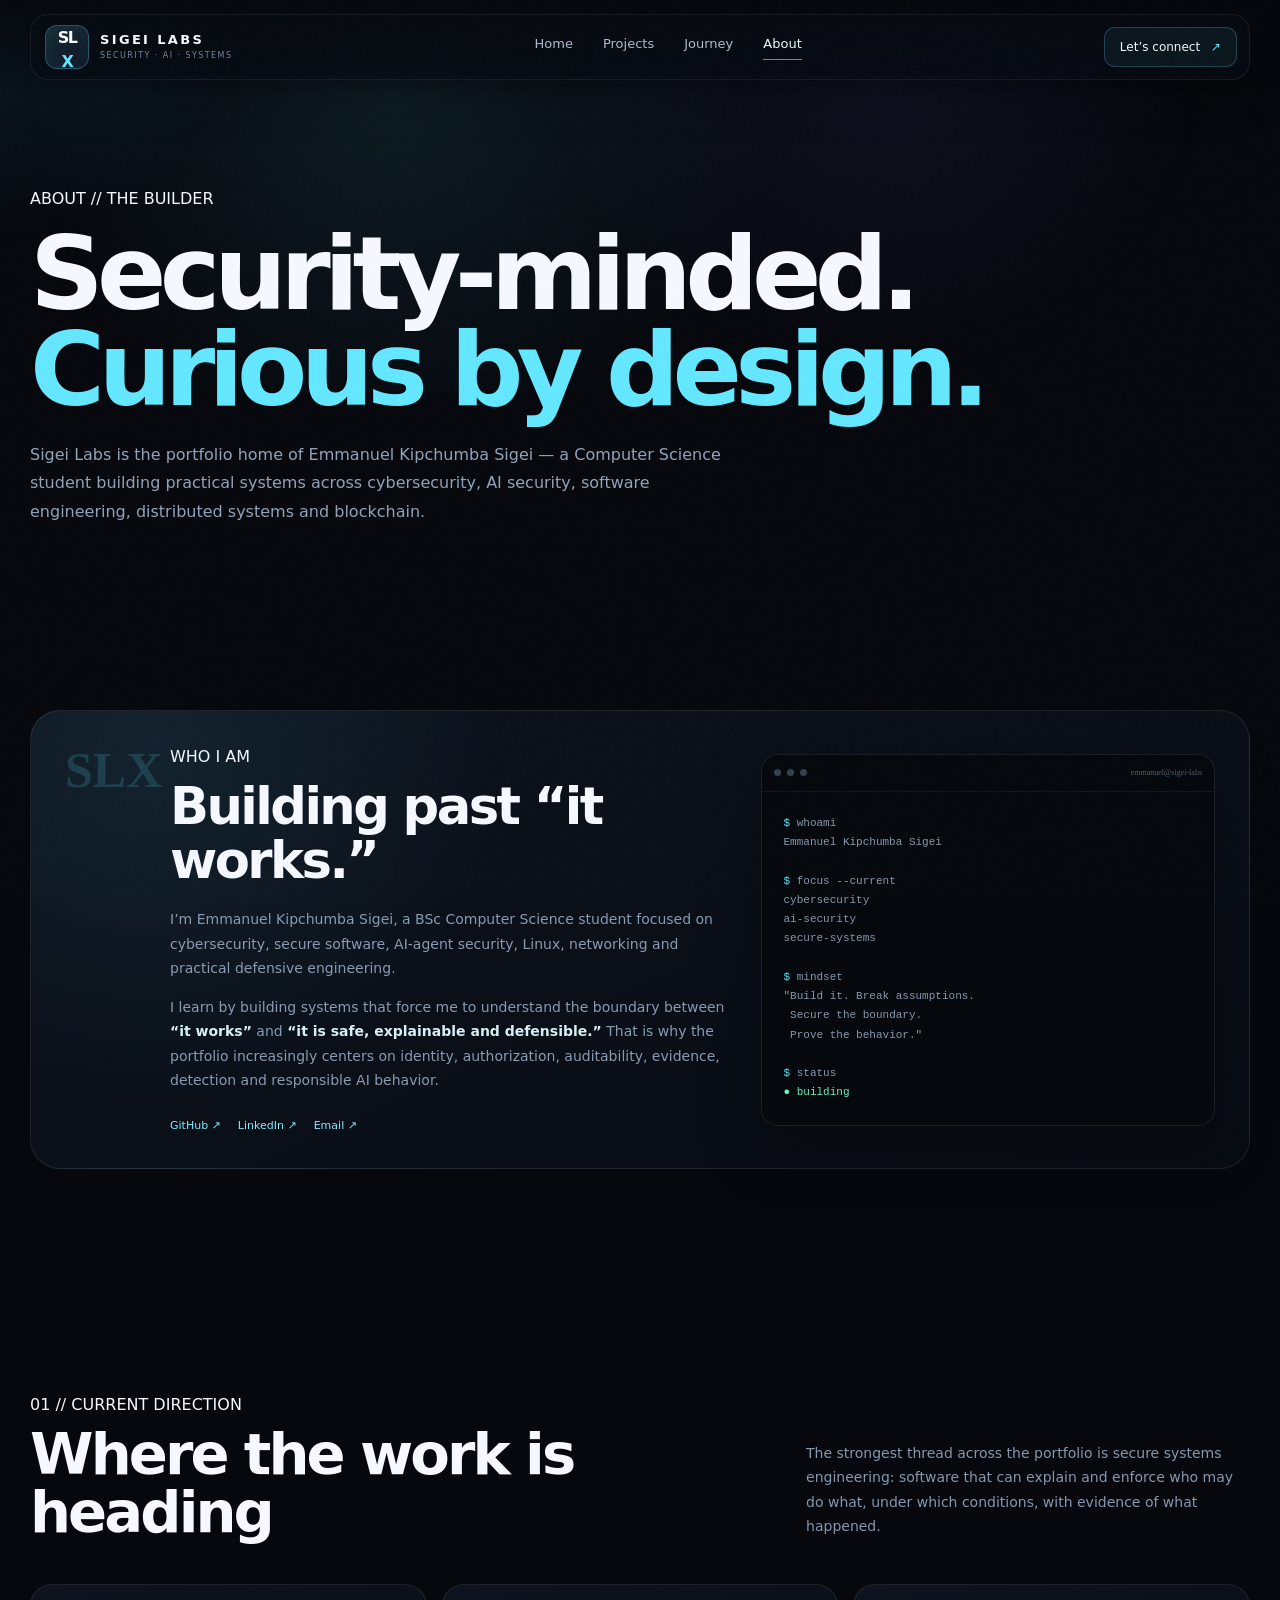
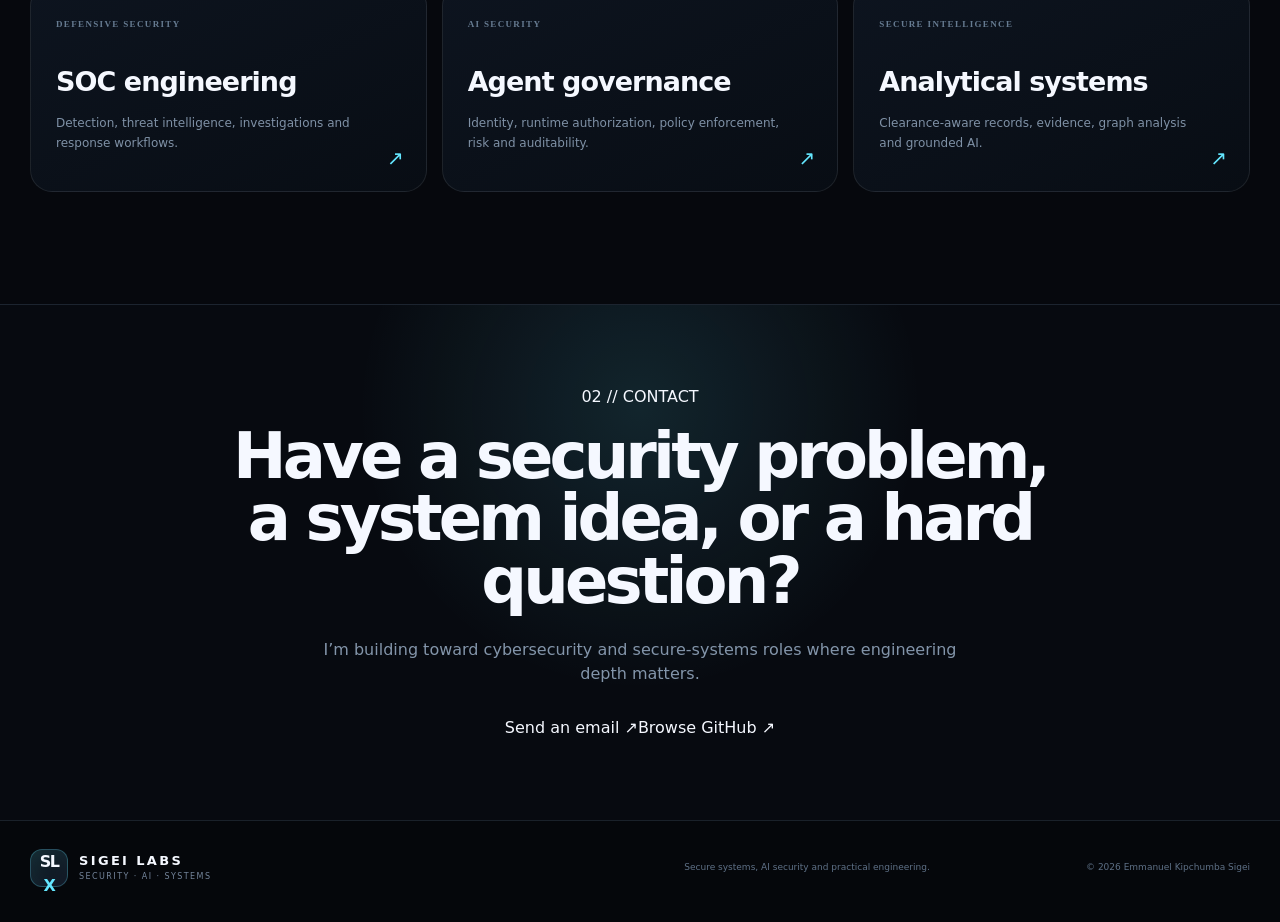
==== about.html @ 56a4ed18 "feat: add about and contact page" ====
<!doctype html>
<html lang="en">
<head>
  <meta charset="utf-8" />
  <meta name="viewport" content="width=device-width, initial-scale=1" />
  <meta name="theme-color" content="#070a10" />
  <meta name="description" content="About Emmanuel Kipchumba Sigei — cybersecurity, AI security and secure-systems builder behind Sigei Labs." />
  <title>About — Sigei Labs</title>
  <link rel="icon" href="favicon.svg" type="image/svg+xml" />
  <link rel="stylesheet" href="styles/base.css" />
  <link rel="stylesheet" href="styles/projects.css" />
  <link rel="stylesheet" href="styles/sections.css" />
  <link rel="stylesheet" href="styles/modal-responsive.css" />
  <link rel="stylesheet" href="styles/pages.css" />
</head>
<body>
  <div class="noise" aria-hidden="true"></div><div class="mouse-glow" id="mouseGlow" aria-hidden="true"></div>
  <header class="nav-wrap"><nav class="nav shell" aria-label="Primary navigation">
    <a href="index.html" class="brand" aria-label="Sigei Labs home"><span class="brand-mark">SL<span>X</span></span><span class="brand-copy"><b>SIGEI LABS</b><small>SECURITY · AI · SYSTEMS</small></span></a>
    <div class="nav-links" id="navLinks"><a href="index.html">Home</a><a href="projects.html">Projects</a><a href="journey.html">Journey</a><a class="active" href="about.html">About</a></div>
    <a class="nav-cta" href="#contact">Let’s connect <span>↗</span></a><button class="menu-btn" id="menuBtn" aria-expanded="false" aria-controls="navLinks" aria-label="Toggle navigation">☰</button>
  </nav></header>

  <main class="page-main">
    <section class="page-hero shell reveal">
      <span class="kicker">ABOUT // THE BUILDER</span>
      <h1>Security-minded.<br/><em>Curious by design.</em></h1>
      <p>Sigei Labs is the portfolio home of Emmanuel Kipchumba Sigei — a Computer Science student building practical systems across cybersecurity, AI security, software engineering, distributed systems and blockchain.</p>
    </section>

    <section class="section shell about">
      <div class="about-card reveal">
        <div class="about-index">SLX</div>
        <div class="about-main">
          <span class="kicker">WHO I AM</span>
          <h2>Building past “it works.”</h2>
          <p>I’m Emmanuel Kipchumba Sigei, a BSc Computer Science student focused on cybersecurity, secure software, AI-agent security, Linux, networking and practical defensive engineering.</p>
          <p>I learn by building systems that force me to understand the boundary between <strong>“it works”</strong> and <strong>“it is safe, explainable and defensible.”</strong> That is why the portfolio increasingly centers on identity, authorization, auditability, evidence, detection and responsible AI behavior.</p>
          <div class="about-links"><a href="https://github.com/6manusigei3" target="_blank" rel="noreferrer">GitHub ↗</a><a href="https://www.linkedin.com/in/emmanuel-kipchumba-16925b3ab" target="_blank" rel="noreferrer">LinkedIn ↗</a><a href="mailto:kipchumbaemmanuel061@gmail.com">Email ↗</a></div>
        </div>
        <div class="about-terminal" aria-label="Terminal style profile card"><div class="term-bar"><i></i><i></i><i></i><span>emmanuel@sigei-labs</span></div><pre><code><span>$</span> whoami
Emmanuel Kipchumba Sigei

<span>$</span> focus --current
cybersecurity
ai-security
secure-systems

<span>$</span> mindset
"Build it. Break assumptions.
 Secure the boundary.
 Prove the behavior."

<span>$</span> status
<span class="term-green">● building</span></code></pre></div>
      </div>
    </section>

    <section class="section shell">
      <div class="section-head reveal"><div><span class="kicker">01 // CURRENT DIRECTION</span><h2>Where the work is heading</h2></div><p>The strongest thread across the portfolio is secure systems engineering: software that can explain and enforce who may do what, under which conditions, with evidence of what happened.</p></div>
      <div class="page-nav-grid reveal"><a class="page-nav-card" href="projects.html#sentrax"><small>DEFENSIVE SECURITY</small><h3>SOC engineering</h3><p>Detection, threat intelligence, investigations and response workflows.</p></a><a class="page-nav-card" href="projects.html#aegrax"><small>AI SECURITY</small><h3>Agent governance</h3><p>Identity, runtime authorization, policy enforcement, risk and auditability.</p></a><a class="page-nav-card" href="projects.html#nexorax"><small>SECURE INTELLIGENCE</small><h3>Analytical systems</h3><p>Clearance-aware records, evidence, graph analysis and grounded AI.</p></a></div>
    </section>

    <section class="contact-section compact-contact" id="contact"><div class="shell contact-inner reveal"><span class="kicker">02 // CONTACT</span><h2>Have a security problem,<br/>a system idea, or a hard question?</h2><p>I’m building toward cybersecurity and secure-systems roles where engineering depth matters.</p><div class="contact-actions"><a class="btn btn-primary" href="mailto:kipchumbaemmanuel061@gmail.com">Send an email <span>↗</span></a><a class="btn btn-ghost" href="https://github.com/6manusigei3" target="_blank" rel="noreferrer">Browse GitHub <span>↗</span></a></div></div></section>
  </main>

  <footer><div class="shell footer-inner"><div class="brand footer-brand"><span class="brand-mark">SL<span>X</span></span><span class="brand-copy"><b>SIGEI LABS</b><small>SECURITY · AI · SYSTEMS</small></span></div><p>Secure systems, AI security and practical engineering.</p><span>© 2026 Emmanuel Kipchumba Sigei</span></div></footer>
  <script src="site.js"></script>
</body>
</html>
---- styles/base.css ----
:root{
  --bg:#06080d;--bg2:#090d15;--panel:#0d131f;--panel2:#101827;--text:#f5f8ff;--muted:#93a4ba;
  --line:rgba(155,190,230,.14);--cyan:#64e7ff;--cyan2:#27c3e6;--violet:#8d7cff;--green:#69f0bd;--amber:#f5c76a;
  --max:1220px;--radius:26px;--shadow:0 30px 80px rgba(0,0,0,.38)
}
*{box-sizing:border-box}html{scroll-behavior:smooth}body{margin:0;background:var(--bg);color:var(--text);font-family:Inter,ui-sans-serif,system-ui,-apple-system,BlinkMacSystemFont,"Segoe UI",sans-serif;line-height:1.5;overflow-x:hidden}a{color:inherit;text-decoration:none}button{font:inherit}.shell{width:min(var(--max),calc(100% - 42px));margin-inline:auto}.noise{position:fixed;inset:0;pointer-events:none;z-index:100;opacity:.15;background-image:url("data:image/svg+xml,%3Csvg viewBox='0 0 180 180' xmlns='http://www.w3.org/2000/svg'%3E%3Cfilter id='n'%3E%3CfeTurbulence type='fractalNoise' baseFrequency='.9' numOctaves='3' stitchTiles='stitch'/%3E%3C/filter%3E%3Crect width='100%25' height='100%25' filter='url(%23n)' opacity='.11'/%3E%3C/svg%3E")}.mouse-glow{position:fixed;left:0;top:0;width:520px;height:520px;border-radius:50%;background:radial-gradient(circle,rgba(65,210,255,.10),transparent 67%);pointer-events:none;z-index:-1;transform:translate(-50%,-50%)}
.nav-wrap{position:fixed;z-index:60;top:0;left:0;right:0;padding:14px 0;background:linear-gradient(to bottom,rgba(6,8,13,.88),rgba(6,8,13,.58),transparent);backdrop-filter:blur(14px);-webkit-backdrop-filter:blur(14px)}.nav{display:flex;align-items:center;justify-content:space-between;border:1px solid rgba(255,255,255,.07);background:rgba(8,12,19,.72);border-radius:18px;padding:10px 12px 10px 14px;box-shadow:0 14px 50px rgba(0,0,0,.24)}.brand{display:flex;align-items:center;gap:11px}.brand-mark{display:grid;place-items:center;width:44px;height:44px;border:1px solid rgba(100,231,255,.28);border-radius:12px;background:linear-gradient(145deg,rgba(100,231,255,.14),rgba(141,124,255,.08));font-weight:900;letter-spacing:-1.5px;box-shadow:inset 0 0 24px rgba(100,231,255,.06)}.brand-mark span{color:var(--cyan)}.brand-copy{display:grid;line-height:1.05}.brand-copy b{font-size:13px;letter-spacing:.18em}.brand-copy small{margin-top:5px;color:#73849a;font-size:8px;letter-spacing:.18em}.nav-links{display:flex;gap:30px}.nav-links a{color:#aebccd;font-size:13px;transition:.25s}.nav-links a:hover{color:white}.nav-cta{font-size:12px;border:1px solid rgba(100,231,255,.22);padding:10px 15px;border-radius:11px;background:rgba(100,231,255,.06)}.nav-cta span{color:var(--cyan);margin-left:7px}.menu-btn{display:none;background:none;border:0;color:white;font-size:24px}
---- styles/projects.css ----
.section{padding:112px 0}.section-head{display:grid;grid-template-columns:1fr .62fr;gap:60px;align-items:end;margin-bottom:42px}.section-head h2{font-size:clamp(38px,4.5vw,64px);letter-spacing:-.05em;margin:9px 0 0;line-height:1}.section-head p{color:#8798ad;max-width:520px;margin:0 0 3px;line-height:1.75;font-size:14px}
.flagship-grid{display:grid;grid-template-columns:repeat(12,1fr);gap:18px}.flagship-card{position:relative;min-height:420px;border:1px solid rgba(157,190,221,.12);background:linear-gradient(160deg,rgba(16,25,39,.86),rgba(7,11,17,.88));border-radius:var(--radius);padding:25px;overflow:hidden;cursor:pointer;transition:.35s;box-shadow:inset 0 1px rgba(255,255,255,.025)}.flagship-card:hover{transform:translateY(-6px);border-color:rgba(100,231,255,.26);box-shadow:0 28px 70px rgba(0,0,0,.3),0 0 0 1px rgba(100,231,255,.03)}.flagship-card:nth-child(1),.flagship-card:nth-child(4){grid-column:span 7}.flagship-card:nth-child(2),.flagship-card:nth-child(3){grid-column:span 5}.flagship-card .card-glow{position:absolute;inset:auto -90px -140px auto;width:310px;height:310px;border-radius:50%;filter:blur(5px);opacity:.17}.flagship-card .serial{font:700 9px/1 ui-monospace,SFMono-Regular,Menlo,monospace;letter-spacing:.16em;color:#66788f}.flagship-card h3{font-size:36px;letter-spacing:-.045em;margin:18px 0 7px}.flagship-card .tagline{color:#a8b7c9;font-size:14px;max-width:480px}.flagship-card .project-type{display:inline-flex;margin-top:18px;border:1px solid rgba(255,255,255,.08);padding:6px 8px;border-radius:7px;font-size:8px;letter-spacing:.14em;color:#7c8da3}.mini-arch{position:absolute;left:25px;right:25px;bottom:66px;display:flex;align-items:center;gap:7px;overflow:hidden}.mini-arch span{white-space:nowrap;border:1px solid rgba(255,255,255,.08);background:rgba(0,0,0,.15);border-radius:8px;padding:8px 9px;font-size:8px;letter-spacing:.08em;color:#9aadc1}.mini-arch i{font-style:normal;color:#3dbed7}.card-foot{position:absolute;left:25px;right:25px;bottom:23px;border-top:1px solid rgba(255,255,255,.07);padding-top:13px;display:flex;justify-content:space-between;align-items:center;color:#73849a;font-size:9px;letter-spacing:.08em}.card-foot b{color:#cbeaf3;font-weight:700}.card-foot strong{font-size:16px;color:#6feaff}
.archive-section{padding-top:40px}.filter-row{display:flex;gap:8px;flex-wrap:wrap;margin-bottom:22px}.filter{cursor:pointer;border:1px solid rgba(255,255,255,.08);background:#0a0f17;color:#8292a8;border-radius:999px;padding:8px 12px;font-size:10px;letter-spacing:.08em;transition:.25s}.filter:hover,.filter.active{border-color:rgba(100,231,255,.32);background:rgba(100,231,255,.08);color:#dffaff}.project-grid{display:grid;grid-template-columns:repeat(3,1fr);gap:14px}.project-card{position:relative;border:1px solid rgba(255,255,255,.085);border-radius:20px;padding:21px;background:linear-gradient(160deg,#0c121c,#080c13);min-height:255px;display:flex;flex-direction:column;transition:.3s;overflow:hidden}.project-card:hover{transform:translateY(-4px);border-color:rgba(100,231,255,.2)}.project-card:before{content:"";position:absolute;right:-60px;top:-80px;width:180px;height:180px;border-radius:50%;background:var(--card-accent,rgba(100,231,255,.16));filter:blur(20px)}.project-card .pc-top{display:flex;justify-content:space-between;align-items:center;color:#61738a;font-size:8px;letter-spacing:.15em}.project-card .pc-symbol{width:36px;height:36px;border-radius:10px;display:grid;place-items:center;border:1px solid rgba(255,255,255,.1);font-size:12px;color:#cbeef6}.project-card h3{font-size:23px;letter-spacing:-.03em;margin:21px 0 8px}.project-card p{color:#8495aa;font-size:12px;line-height:1.65;margin:0}.project-card .tags{display:flex;gap:6px;flex-wrap:wrap;margin-top:auto;padding-top:18px}.project-card .tags span{font-size:8px;letter-spacing:.07em;border:1px solid rgba(255,255,255,.07);border-radius:6px;padding:5px 7px;color:#74879d}.project-card .pc-link{position:absolute;inset:0;z-index:3}.repo-archive{margin-top:22px;border:1px solid rgba(255,255,255,.08);border-radius:20px;background:#080d14;overflow:hidden}.repo-archive summary{list-style:none;cursor:pointer;padding:18px 20px;display:flex;justify-content:space-between;align-items:center}.repo-archive summary::-webkit-details-marker{display:none}.repo-archive summary span{font-weight:700}.repo-archive summary small{color:#6f8197}.repo-cloud{padding:4px 18px 20px;display:flex;flex-wrap:wrap;gap:8px}.repo-cloud a{font-size:9px;color:#7e90a6;border:1px solid rgba(255,255,255,.07);padding:7px 9px;border-radius:7px}.repo-cloud a:hover{color:#c8f8ff;border-color:rgba(100,231,255,.2)}
---- styles/sections.css ----
.timeline{position:relative;display:grid;gap:0;border:1px solid rgba(255,255,255,.08);border-radius:26px;background:linear-gradient(180deg,#0b111a,#080c12);overflow:hidden}.timeline-line{position:absolute;left:63px;top:35px;bottom:35px;width:1px;background:linear-gradient(var(--cyan),rgba(141,124,255,.6),rgba(105,240,189,.35))}.timeline article{display:grid;grid-template-columns:76px 1fr;gap:18px;padding:27px 28px;border-bottom:1px solid rgba(255,255,255,.065);position:relative}.timeline article:last-child{border-bottom:0}.timeline article>span{width:34px;height:34px;border-radius:50%;display:grid;place-items:center;background:#091018;border:1px solid rgba(100,231,255,.24);z-index:2;font:700 9px ui-monospace;color:#84ecff}.timeline small{color:#5f7289;font-size:8px;letter-spacing:.16em}.timeline h3{font-size:22px;letter-spacing:-.03em;margin:4px 0 5px}.timeline p{color:#7f91a7;font-size:12px;margin:0;max-width:800px}
.capability-section{border-block:1px solid var(--line);background:linear-gradient(180deg,#080d14,#070a10)}.capability-grid{display:grid;grid-template-columns:repeat(2,1fr);gap:14px}.cap{border:1px solid rgba(255,255,255,.08);border-radius:22px;background:linear-gradient(155deg,#0c131e,#080d14);padding:25px;min-height:270px}.cap>span{display:grid;place-items:center;width:48px;height:48px;border:1px solid rgba(100,231,255,.18);background:rgba(100,231,255,.05);border-radius:14px;color:#6edff4;font:800 10px ui-monospace;letter-spacing:.1em}.cap h3{font-size:25px;letter-spacing:-.03em;margin:20px 0 8px}.cap p{color:#8293a8;line-height:1.7;font-size:13px;max-width:500px}.chips{display:flex;gap:7px;flex-wrap:wrap;margin-top:20px}.chips b{font-size:8px;letter-spacing:.1em;color:#8396ab;border:1px solid rgba(255,255,255,.07);border-radius:999px;padding:6px 8px;font-weight:650}
.about-card{border:1px solid rgba(255,255,255,.09);border-radius:30px;background:radial-gradient(circle at 10% 10%,rgba(100,231,255,.08),transparent 30%),linear-gradient(155deg,#0c121d,#080c13);padding:34px;display:grid;grid-template-columns:70px 1.1fr .9fr;gap:35px;align-items:center}.about-index{font:800 50px/1 ui-monospace;color:rgba(100,231,255,.16);align-self:start}.about-main h2{font-size:clamp(34px,4vw,54px);letter-spacing:-.05em;line-height:1.05;margin:11px 0 20px}.about-main p{color:#8a9bb0;line-height:1.75;font-size:14px;max-width:620px}.about-main strong{color:#d9eef5}.about-links{display:flex;gap:17px;flex-wrap:wrap;margin-top:25px}.about-links a{font-size:11px;color:#86eaff}.about-terminal{border:1px solid rgba(255,255,255,.09);border-radius:17px;background:#05080c;overflow:hidden;box-shadow:0 20px 60px rgba(0,0,0,.35)}.term-bar{height:37px;border-bottom:1px solid rgba(255,255,255,.06);display:flex;align-items:center;gap:6px;padding:0 12px}.term-bar i{width:7px;height:7px;border-radius:50%;background:#33404f}.term-bar span{margin-left:auto;color:#4d5d70;font-size:8px;font-family:ui-monospace}.about-terminal pre{margin:0;padding:22px;font:11px/1.75 ui-monospace,SFMono-Regular,Menlo,monospace;color:#8799ad;white-space:pre-wrap}.about-terminal code>span{color:#64e7ff}.term-green{color:#69f0bd!important}
.contact-section{padding:120px 0;background:radial-gradient(circle at 50% 20%,rgba(100,231,255,.12),transparent 37%),#070a10;border-top:1px solid var(--line)}.contact-inner{text-align:center}.contact-inner h2{font-size:clamp(44px,6vw,84px);letter-spacing:-.06em;line-height:.98;margin:16px auto 25px;max-width:1000px}.contact-inner p{color:#8395aa;max-width:660px;margin:0 auto 30px}.contact-actions{justify-content:center}footer{border-top:1px solid var(--line);padding:28px 0 35px;background:#05070b}.footer-inner{display:grid;grid-template-columns:1fr 1fr auto;gap:30px;align-items:center}.footer-brand .brand-mark{width:38px;height:38px}.footer-inner p,.footer-inner>span{color:#5e7086;font-size:9px}.footer-inner p{text-align:center}
---- styles/modal-responsive.css ----
.project-modal{width:min(920px,calc(100% - 30px));max-height:90vh;border:1px solid rgba(153,196,226,.18);border-radius:28px;background:#080d14;color:white;padding:0;box-shadow:0 40px 120px rgba(0,0,0,.75);overflow:auto}.project-modal::backdrop{background:rgba(2,5,8,.78);backdrop-filter:blur(12px)}.modal-close{position:sticky;top:14px;float:right;z-index:8;margin:14px 14px -48px 0;width:38px;height:38px;border-radius:50%;border:1px solid rgba(255,255,255,.09);background:rgba(8,13,20,.9);color:#dcecf5;font-size:22px;cursor:pointer}.modal-hero{padding:42px 42px 30px;background:radial-gradient(circle at 85% 10%,var(--modal-glow,rgba(100,231,255,.15)),transparent 37%);border-bottom:1px solid rgba(255,255,255,.07)}.modal-hero .kicker{display:block;margin-bottom:14px}.modal-hero h2{font-size:48px;letter-spacing:-.05em;margin:0 0 10px}.modal-hero>p{color:#97a8bb;max-width:700px;line-height:1.7}.modal-status{display:flex;gap:8px;flex-wrap:wrap;margin-top:22px}.modal-status span{font-size:8px;letter-spacing:.11em;border:1px solid rgba(255,255,255,.08);padding:6px 8px;border-radius:7px;color:#8497ac}.modal-body{padding:32px 42px 44px}.modal-section{margin-bottom:28px}.modal-section h3{font-size:13px;letter-spacing:.1em;text-transform:uppercase;color:#c8e8f2;margin-bottom:12px}.modal-section p{color:#8b9db1;line-height:1.75;font-size:13px}.arch-flow{display:flex;align-items:center;gap:6px;flex-wrap:wrap}.arch-flow span{font-size:9px;border:1px solid rgba(100,231,255,.15);background:rgba(100,231,255,.045);padding:8px 10px;border-radius:8px;color:#aad1dc}.arch-flow i{font-style:normal;color:#48cee8}.modal-list{display:grid;grid-template-columns:repeat(2,1fr);gap:8px;padding:0;list-style:none}.modal-list li{color:#8295aa;font-size:11px;border:1px solid rgba(255,255,255,.065);background:#090f17;border-radius:10px;padding:10px 12px}.modal-tech{display:flex;flex-wrap:wrap;gap:7px}.modal-tech span{font-size:9px;color:#8fa3b9;background:#0c131d;border:1px solid rgba(255,255,255,.07);padding:6px 8px;border-radius:999px}.modal-link{display:inline-flex;margin-top:8px;color:#68e6ff;font-size:11px}.modal-link:hover{text-decoration:underline}
.reveal{opacity:0;transform:translateY(18px);transition:opacity .75s ease,transform .75s ease}.reveal.in{opacity:1;transform:none}
@keyframes pulse{70%{box-shadow:0 0 0 8px rgba(105,240,189,0)}100%{box-shadow:0 0 0 0 rgba(105,240,189,0)}}@keyframes spin{to{transform:rotate(360deg)}}@keyframes marquee{to{transform:translateX(-50%)}}
@media(max-width:980px){.hero{grid-template-columns:1fr;padding-top:135px}.hero-visual{order:-1;justify-content:flex-end}.orbital-card{width:390px}.section-head{grid-template-columns:1fr;gap:18px}.project-grid{grid-template-columns:repeat(2,1fr)}.about-card{grid-template-columns:60px 1fr}.about-terminal{grid-column:2}.footer-inner{grid-template-columns:1fr auto}.footer-inner p{display:none}.flagship-card:nth-child(n){grid-column:span 6}}
@media(max-width:760px){.shell{width:min(var(--max),calc(100% - 26px))}.nav-links{position:absolute;top:72px;left:13px;right:13px;display:none;flex-direction:column;gap:0;padding:8px;border:1px solid rgba(255,255,255,.08);background:#090e16;border-radius:15px}.nav-links.open{display:flex}.nav-links a{padding:12px}.nav-cta{display:none}.menu-btn{display:block}.hero{padding-top:120px}.hero h1{font-size:50px}.hero-proof{gap:14px;display:grid;grid-template-columns:repeat(3,1fr)}.hero-proof b{font-size:16px}.hero-proof span{font-size:8px}.hero-visual{justify-content:center}.orbital-card{width:100%;max-width:410px}.orbital-bottom{flex-wrap:wrap}.flagship-card:nth-child(n){grid-column:span 12}.project-grid,.capability-grid{grid-template-columns:1fr}.about-card{grid-template-columns:1fr;padding:25px}.about-index{display:none}.about-terminal{grid-column:auto}.footer-inner{grid-template-columns:1fr}.footer-inner>span{text-align:left}.modal-hero,.modal-body{padding-left:23px;padding-right:23px}.modal-hero h2{font-size:37px}.modal-list{grid-template-columns:1fr}.section{padding:86px 0}.timeline article{grid-template-columns:55px 1fr;padding:22px 18px}.timeline-line{left:35px}.contact-inner h2{font-size:46px}}
@media(prefers-reduced-motion:reduce){*{animation-duration:.01ms!important;animation-iteration-count:1!important;scroll-behavior:auto!important}.reveal{opacity:1;transform:none}}
---- styles/pages.css ----
.page-main{padding-top:92px;min-height:70vh}.page-hero{padding:95px 0 55px;position:relative}.page-hero:before{content:"";position:absolute;inset:-120px 0 auto 0;height:420px;background:radial-gradient(circle at 30% 30%,rgba(100,231,255,.09),transparent 42%),radial-gradient(circle at 70% 20%,rgba(141,124,255,.08),transparent 36%);pointer-events:none}.page-hero>*{position:relative}.page-hero .kicker{display:inline-block}.page-hero h1{font-size:clamp(52px,8vw,108px);line-height:.94;letter-spacing:-.065em;margin:15px 0 22px;max-width:1000px}.page-hero h1 em{font-style:normal;color:var(--cyan)}.page-hero p{max-width:720px;color:#92a3b8;font-size:16px;line-height:1.8}.page-nav-grid{display:grid;grid-template-columns:repeat(3,1fr);gap:15px;margin-top:28px}.page-nav-card{position:relative;display:block;border:1px solid rgba(255,255,255,.085);border-radius:22px;padding:25px;background:linear-gradient(155deg,#0d141f,#080d14);min-height:190px;transition:.3s;overflow:hidden}.page-nav-card:after{content:"↗";position:absolute;right:22px;bottom:18px;color:var(--cyan);font-size:20px}.page-nav-card:hover{transform:translateY(-5px);border-color:rgba(100,231,255,.27)}.page-nav-card small{font:700 9px ui-monospace;color:#667b91;letter-spacing:.15em}.page-nav-card h3{font-size:27px;letter-spacing:-.035em;margin:28px 0 8px}.page-nav-card p{color:#7f91a6;font-size:12px;line-height:1.65;max-width:330px}.home-featured{padding:80px 0 105px}.home-featured .flagship-card{display:block}.home-featured .flagship-card:nth-child(1),.home-featured .flagship-card:nth-child(4){grid-column:span 7}.home-featured .flagship-card:nth-child(2),.home-featured .flagship-card:nth-child(3){grid-column:span 5}.home-featured .flagship-card{min-height:350px}.home-featured .mini-arch{bottom:58px}.home-intro-grid{display:grid;grid-template-columns:1fr 1fr;gap:18px;margin-top:28px}.home-intro-panel{border:1px solid rgba(255,255,255,.08);border-radius:24px;background:linear-gradient(155deg,#0c121c,#080c13);padding:28px}.home-intro-panel h3{font-size:28px;letter-spacing:-.035em;margin:8px 0 12px}.home-intro-panel p{color:#8193a8;font-size:13px;line-height:1.75}.home-intro-panel a{display:inline-block;margin-top:12px;color:#80eaff;font-size:11px}.nav-links a.active{color:#eafcff}.nav-links a.active:after{content:"";display:block;height:1px;background:var(--cyan);margin-top:5px;opacity:.65}.page-footer-gap{margin-top:70px}.compact-contact{padding:80px 0}.compact-contact .contact-inner h2{font-size:clamp(40px,5vw,68px)}
@media(max-width:850px){.page-nav-grid,.home-intro-grid{grid-template-columns:1fr}.page-hero{padding-top:70px}.home-featured .flagship-card:nth-child(n){grid-column:1/-1}.page-hero h1{font-size:clamp(46px,14vw,78px)}}
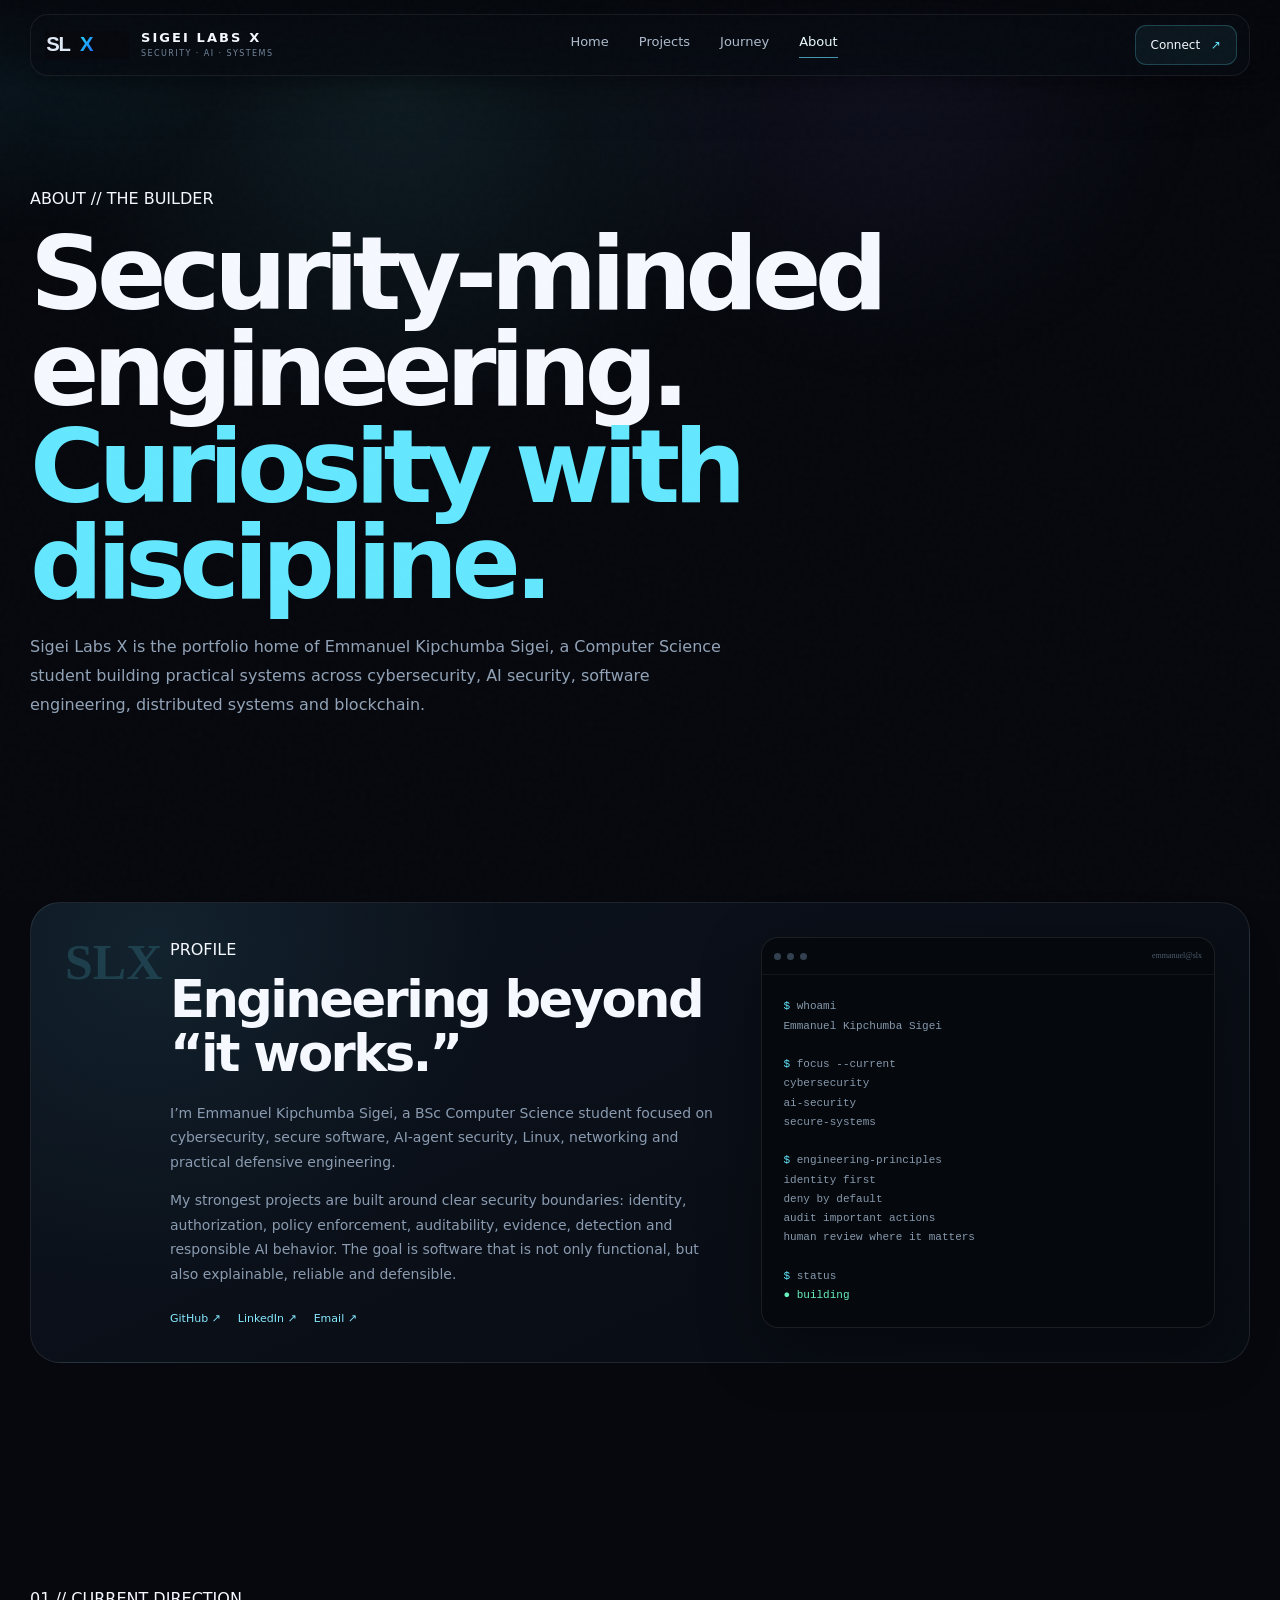
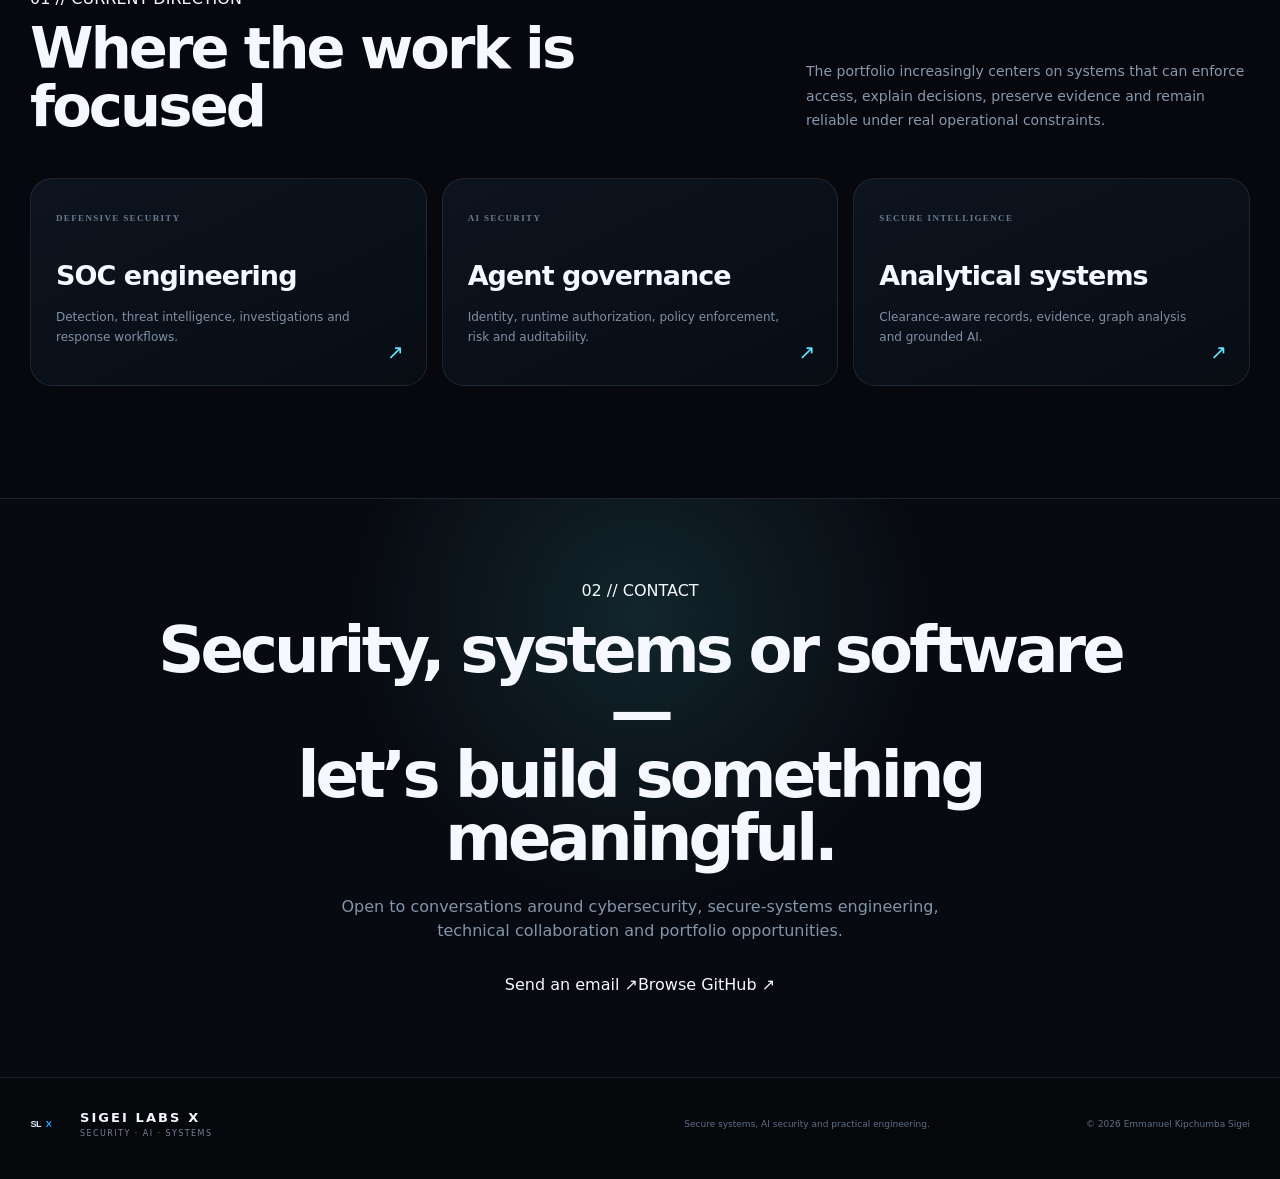
==== commit 5e2b5c4c: "Polish about page copy and branding" ====
--- a/about.html
+++ b/about.html
@@ -3,9 +3,9 @@
 <head>
   <meta charset="utf-8" />
   <meta name="viewport" content="width=device-width, initial-scale=1" />
-  <meta name="theme-color" content="#070a10" />
-  <meta name="description" content="About Emmanuel Kipchumba Sigei — cybersecurity, AI security and secure-systems builder behind Sigei Labs." />
-  <title>About — Sigei Labs</title>
+  <meta name="theme-color" content="#07111f" />
+  <meta name="description" content="About Emmanuel Kipchumba Sigei — cybersecurity, AI security and secure-systems builder behind Sigei Labs X." />
+  <title>About — Sigei Labs X</title>
   <link rel="icon" href="favicon.svg" type="image/svg+xml" />
   <link rel="stylesheet" href="styles/base.css" />
   <link rel="stylesheet" href="styles/projects.css" />
@@ -16,29 +16,29 @@
 <body>
   <div class="noise" aria-hidden="true"></div><div class="mouse-glow" id="mouseGlow" aria-hidden="true"></div>
   <header class="nav-wrap"><nav class="nav shell" aria-label="Primary navigation">
-    <a href="index.html" class="brand" aria-label="Sigei Labs home"><span class="brand-mark">SL<span>X</span></span><span class="brand-copy"><b>SIGEI LABS</b><small>SECURITY · AI · SYSTEMS</small></span></a>
+    <a href="index.html" class="brand" aria-label="Sigei Labs X home"><span class="brand-mark">SLX</span><span class="brand-copy"><b>SIGEI LABS X</b><small>SECURITY · AI · SYSTEMS</small></span></a>
     <div class="nav-links" id="navLinks"><a href="index.html">Home</a><a href="projects.html">Projects</a><a href="journey.html">Journey</a><a class="active" href="about.html">About</a></div>
-    <a class="nav-cta" href="#contact">Let’s connect <span>↗</span></a><button class="menu-btn" id="menuBtn" aria-expanded="false" aria-controls="navLinks" aria-label="Toggle navigation">☰</button>
+    <a class="nav-cta" href="#contact">Connect <span>↗</span></a><button class="menu-btn" id="menuBtn" aria-expanded="false" aria-controls="navLinks" aria-label="Toggle navigation">☰</button>
   </nav></header>
 
   <main class="page-main">
     <section class="page-hero shell reveal">
       <span class="kicker">ABOUT // THE BUILDER</span>
-      <h1>Security-minded.<br/><em>Curious by design.</em></h1>
-      <p>Sigei Labs is the portfolio home of Emmanuel Kipchumba Sigei — a Computer Science student building practical systems across cybersecurity, AI security, software engineering, distributed systems and blockchain.</p>
+      <h1>Security-minded engineering.<br/><em>Curiosity with discipline.</em></h1>
+      <p>Sigei Labs X is the portfolio home of Emmanuel Kipchumba Sigei, a Computer Science student building practical systems across cybersecurity, AI security, software engineering, distributed systems and blockchain.</p>
     </section>
 
     <section class="section shell about">
       <div class="about-card reveal">
         <div class="about-index">SLX</div>
         <div class="about-main">
-          <span class="kicker">WHO I AM</span>
-          <h2>Building past “it works.”</h2>
+          <span class="kicker">PROFILE</span>
+          <h2>Engineering beyond “it works.”</h2>
           <p>I’m Emmanuel Kipchumba Sigei, a BSc Computer Science student focused on cybersecurity, secure software, AI-agent security, Linux, networking and practical defensive engineering.</p>
-          <p>I learn by building systems that force me to understand the boundary between <strong>“it works”</strong> and <strong>“it is safe, explainable and defensible.”</strong> That is why the portfolio increasingly centers on identity, authorization, auditability, evidence, detection and responsible AI behavior.</p>
+          <p>My strongest projects are built around clear security boundaries: identity, authorization, policy enforcement, auditability, evidence, detection and responsible AI behavior. The goal is software that is not only functional, but also explainable, reliable and defensible.</p>
           <div class="about-links"><a href="https://github.com/6manusigei3" target="_blank" rel="noreferrer">GitHub ↗</a><a href="https://www.linkedin.com/in/emmanuel-kipchumba-16925b3ab" target="_blank" rel="noreferrer">LinkedIn ↗</a><a href="mailto:kipchumbaemmanuel061@gmail.com">Email ↗</a></div>
         </div>
-        <div class="about-terminal" aria-label="Terminal style profile card"><div class="term-bar"><i></i><i></i><i></i><span>emmanuel@sigei-labs</span></div><pre><code><span>$</span> whoami
+        <div class="about-terminal" aria-label="Terminal style profile card"><div class="term-bar"><i></i><i></i><i></i><span>emmanuel@slx</span></div><pre><code><span>$</span> whoami
 Emmanuel Kipchumba Sigei
 
 <span>$</span> focus --current
@@ -46,10 +46,11 @@
 ai-security
 secure-systems
 
-<span>$</span> mindset
-"Build it. Break assumptions.
- Secure the boundary.
- Prove the behavior."
+<span>$</span> engineering-principles
+identity first
+deny by default
+audit important actions
+human review where it matters
 
 <span>$</span> status
 <span class="term-green">● building</span></code></pre></div>
@@ -57,14 +58,14 @@
     </section>
 
     <section class="section shell">
-      <div class="section-head reveal"><div><span class="kicker">01 // CURRENT DIRECTION</span><h2>Where the work is heading</h2></div><p>The strongest thread across the portfolio is secure systems engineering: software that can explain and enforce who may do what, under which conditions, with evidence of what happened.</p></div>
+      <div class="section-head reveal"><div><span class="kicker">01 // CURRENT DIRECTION</span><h2>Where the work is focused</h2></div><p>The portfolio increasingly centers on systems that can enforce access, explain decisions, preserve evidence and remain reliable under real operational constraints.</p></div>
       <div class="page-nav-grid reveal"><a class="page-nav-card" href="projects.html#sentrax"><small>DEFENSIVE SECURITY</small><h3>SOC engineering</h3><p>Detection, threat intelligence, investigations and response workflows.</p></a><a class="page-nav-card" href="projects.html#aegrax"><small>AI SECURITY</small><h3>Agent governance</h3><p>Identity, runtime authorization, policy enforcement, risk and auditability.</p></a><a class="page-nav-card" href="projects.html#nexorax"><small>SECURE INTELLIGENCE</small><h3>Analytical systems</h3><p>Clearance-aware records, evidence, graph analysis and grounded AI.</p></a></div>
     </section>
 
-    <section class="contact-section compact-contact" id="contact"><div class="shell contact-inner reveal"><span class="kicker">02 // CONTACT</span><h2>Have a security problem,<br/>a system idea, or a hard question?</h2><p>I’m building toward cybersecurity and secure-systems roles where engineering depth matters.</p><div class="contact-actions"><a class="btn btn-primary" href="mailto:kipchumbaemmanuel061@gmail.com">Send an email <span>↗</span></a><a class="btn btn-ghost" href="https://github.com/6manusigei3" target="_blank" rel="noreferrer">Browse GitHub <span>↗</span></a></div></div></section>
+    <section class="contact-section compact-contact" id="contact"><div class="shell contact-inner reveal"><span class="kicker">02 // CONTACT</span><h2>Security, systems or software —<br/>let’s build something meaningful.</h2><p>Open to conversations around cybersecurity, secure-systems engineering, technical collaboration and portfolio opportunities.</p><div class="contact-actions"><a class="btn btn-primary" href="mailto:kipchumbaemmanuel061@gmail.com">Send an email <span>↗</span></a><a class="btn btn-ghost" href="https://github.com/6manusigei3" target="_blank" rel="noreferrer">Browse GitHub <span>↗</span></a></div></div></section>
   </main>
 
-  <footer><div class="shell footer-inner"><div class="brand footer-brand"><span class="brand-mark">SL<span>X</span></span><span class="brand-copy"><b>SIGEI LABS</b><small>SECURITY · AI · SYSTEMS</small></span></div><p>Secure systems, AI security and practical engineering.</p><span>© 2026 Emmanuel Kipchumba Sigei</span></div></footer>
+  <footer><div class="shell footer-inner"><div class="brand footer-brand"><span class="brand-mark">SLX</span><span class="brand-copy"><b>SIGEI LABS X</b><small>SECURITY · AI · SYSTEMS</small></span></div><p>Secure systems, AI security and practical engineering.</p><span>© 2026 Emmanuel Kipchumba Sigei</span></div></footer>
   <script src="site.js"></script>
 </body>
 </html>
--- a/styles/base.css
+++ b/styles/base.css
@@ -4,4 +4,6 @@
   --max:1220px;--radius:26px;--shadow:0 30px 80px rgba(0,0,0,.38)
 }
 *{box-sizing:border-box}html{scroll-behavior:smooth}body{margin:0;background:var(--bg);color:var(--text);font-family:Inter,ui-sans-serif,system-ui,-apple-system,BlinkMacSystemFont,"Segoe UI",sans-serif;line-height:1.5;overflow-x:hidden}a{color:inherit;text-decoration:none}button{font:inherit}.shell{width:min(var(--max),calc(100% - 42px));margin-inline:auto}.noise{position:fixed;inset:0;pointer-events:none;z-index:100;opacity:.15;background-image:url("data:image/svg+xml,%3Csvg viewBox='0 0 180 180' xmlns='http://www.w3.org/2000/svg'%3E%3Cfilter id='n'%3E%3CfeTurbulence type='fractalNoise' baseFrequency='.9' numOctaves='3' stitchTiles='stitch'/%3E%3C/filter%3E%3Crect width='100%25' height='100%25' filter='url(%23n)' opacity='.11'/%3E%3C/svg%3E")}.mouse-glow{position:fixed;left:0;top:0;width:520px;height:520px;border-radius:50%;background:radial-gradient(circle,rgba(65,210,255,.10),transparent 67%);pointer-events:none;z-index:-1;transform:translate(-50%,-50%)}
-.nav-wrap{position:fixed;z-index:60;top:0;left:0;right:0;padding:14px 0;background:linear-gradient(to bottom,rgba(6,8,13,.88),rgba(6,8,13,.58),transparent);backdrop-filter:blur(14px);-webkit-backdrop-filter:blur(14px)}.nav{display:flex;align-items:center;justify-content:space-between;border:1px solid rgba(255,255,255,.07);background:rgba(8,12,19,.72);border-radius:18px;padding:10px 12px 10px 14px;box-shadow:0 14px 50px rgba(0,0,0,.24)}.brand{display:flex;align-items:center;gap:11px}.brand-mark{display:grid;place-items:center;width:44px;height:44px;border:1px solid rgba(100,231,255,.28);border-radius:12px;background:linear-gradient(145deg,rgba(100,231,255,.14),rgba(141,124,255,.08));font-weight:900;letter-spacing:-1.5px;box-shadow:inset 0 0 24px rgba(100,231,255,.06)}.brand-mark span{color:var(--cyan)}.brand-copy{display:grid;line-height:1.05}.brand-copy b{font-size:13px;letter-spacing:.18em}.brand-copy small{margin-top:5px;color:#73849a;font-size:8px;letter-spacing:.18em}.nav-links{display:flex;gap:30px}.nav-links a{color:#aebccd;font-size:13px;transition:.25s}.nav-links a:hover{color:white}.nav-cta{font-size:12px;border:1px solid rgba(100,231,255,.22);padding:10px 15px;border-radius:11px;background:rgba(100,231,255,.06)}.nav-cta span{color:var(--cyan);margin-left:7px}.menu-btn{display:none;background:none;border:0;color:white;font-size:24px}
+.nav-wrap{position:fixed;z-index:60;top:0;left:0;right:0;padding:14px 0;background:linear-gradient(to bottom,rgba(6,8,13,.88),rgba(6,8,13,.58),transparent);backdrop-filter:blur(14px);-webkit-backdrop-filter:blur(14px)}.nav{display:flex;align-items:center;justify-content:space-between;border:1px solid rgba(255,255,255,.07);background:rgba(8,12,19,.72);border-radius:18px;padding:10px 12px 10px 14px;box-shadow:0 14px 50px rgba(0,0,0,.24)}.brand{display:flex;align-items:center;gap:12px}.brand-mark{display:block;width:84px;height:36px;border:0;border-radius:0;background:url('../logo-slx.svg') left center/contain no-repeat;box-shadow:none;font-size:0;letter-spacing:0;flex:0 0 auto}.brand-mark span{display:none}.brand-copy{display:grid;line-height:1.05}.brand-copy b{font-size:13px;letter-spacing:.16em}.brand-copy small{margin-top:5px;color:#73849a;font-size:8px;letter-spacing:.18em}.nav-links{display:flex;gap:30px}.nav-links a{color:#aebccd;font-size:13px;transition:.25s}.nav-links a:hover{color:white}.nav-cta{font-size:12px;border:1px solid rgba(100,231,255,.22);padding:10px 15px;border-radius:11px;background:rgba(100,231,255,.06)}.nav-cta span{color:var(--cyan);margin-left:7px}.menu-btn{display:none;background:none;border:0;color:white;font-size:24px}
+.footer-brand .brand-mark{width:76px;height:32px}
+@media(max-width:760px){.brand-mark{width:72px;height:31px}.brand-copy b{font-size:11px;letter-spacing:.13em}.brand-copy small{font-size:7px}}
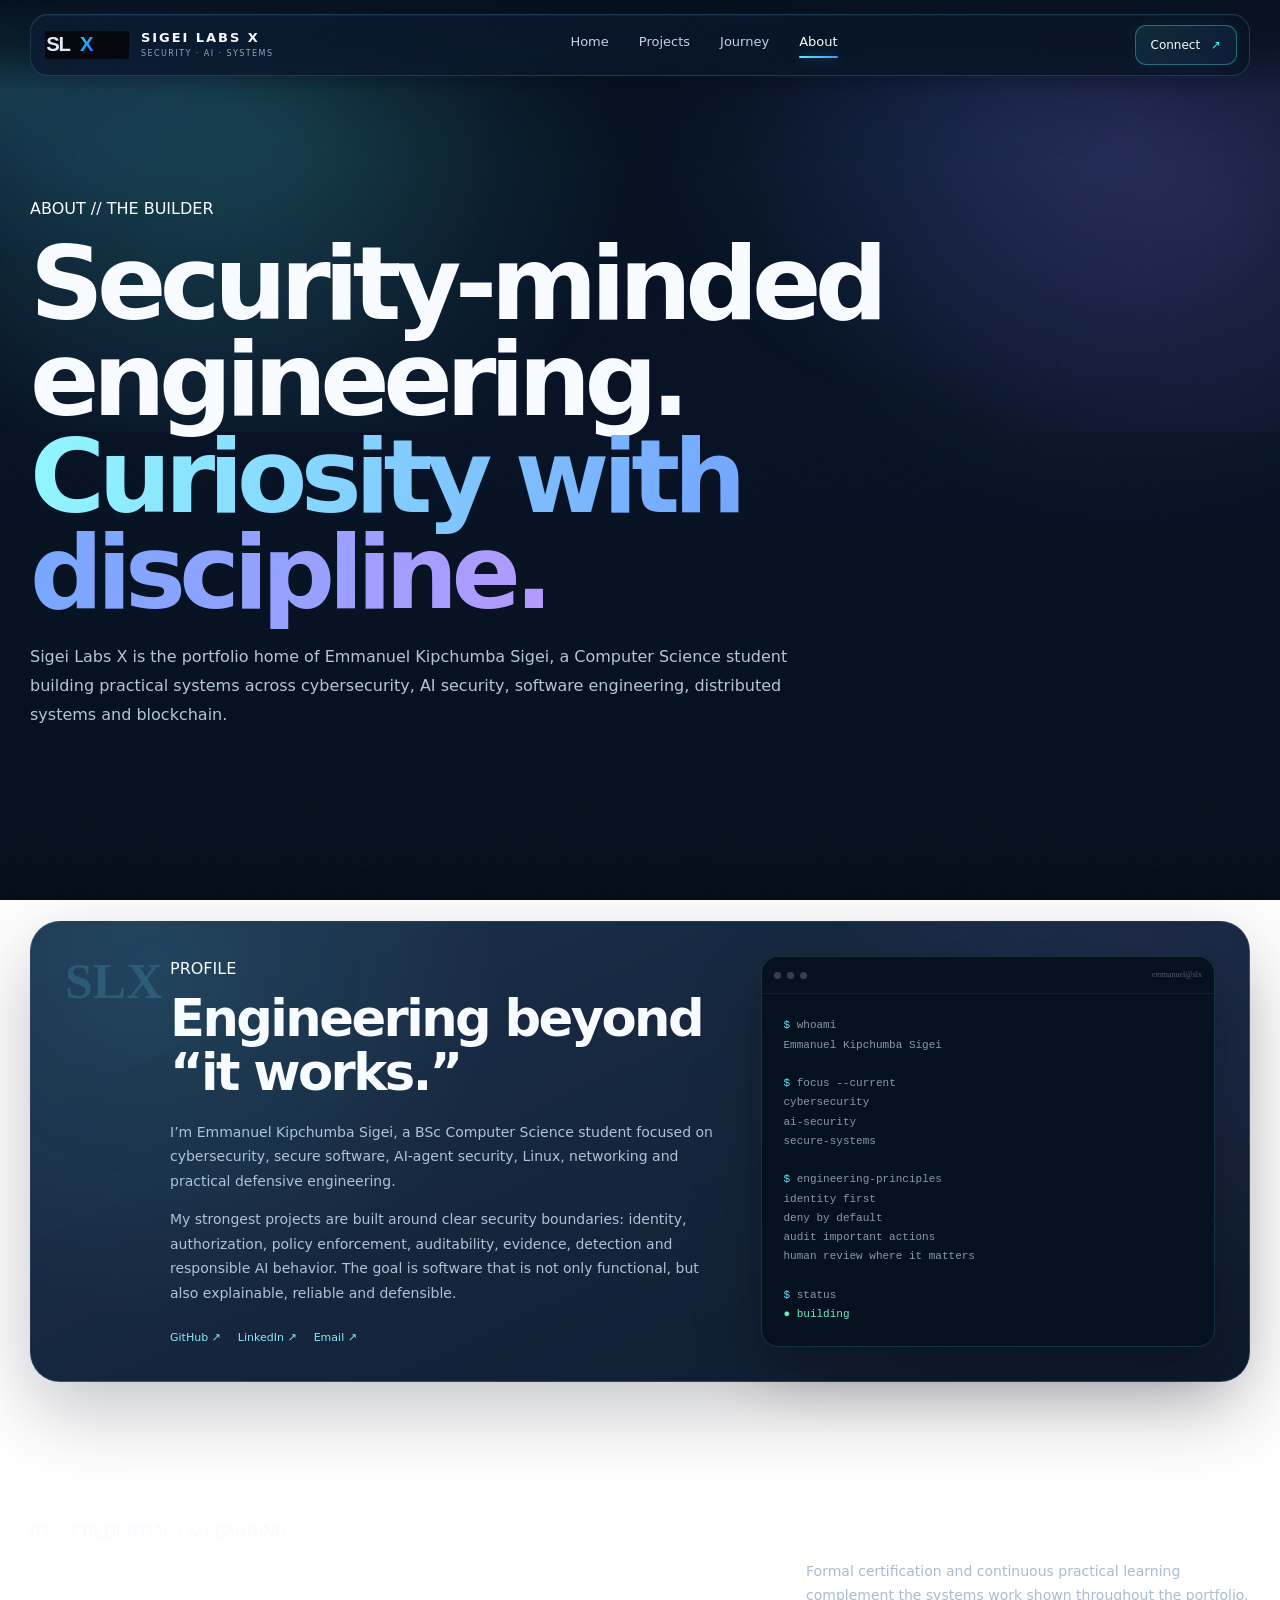
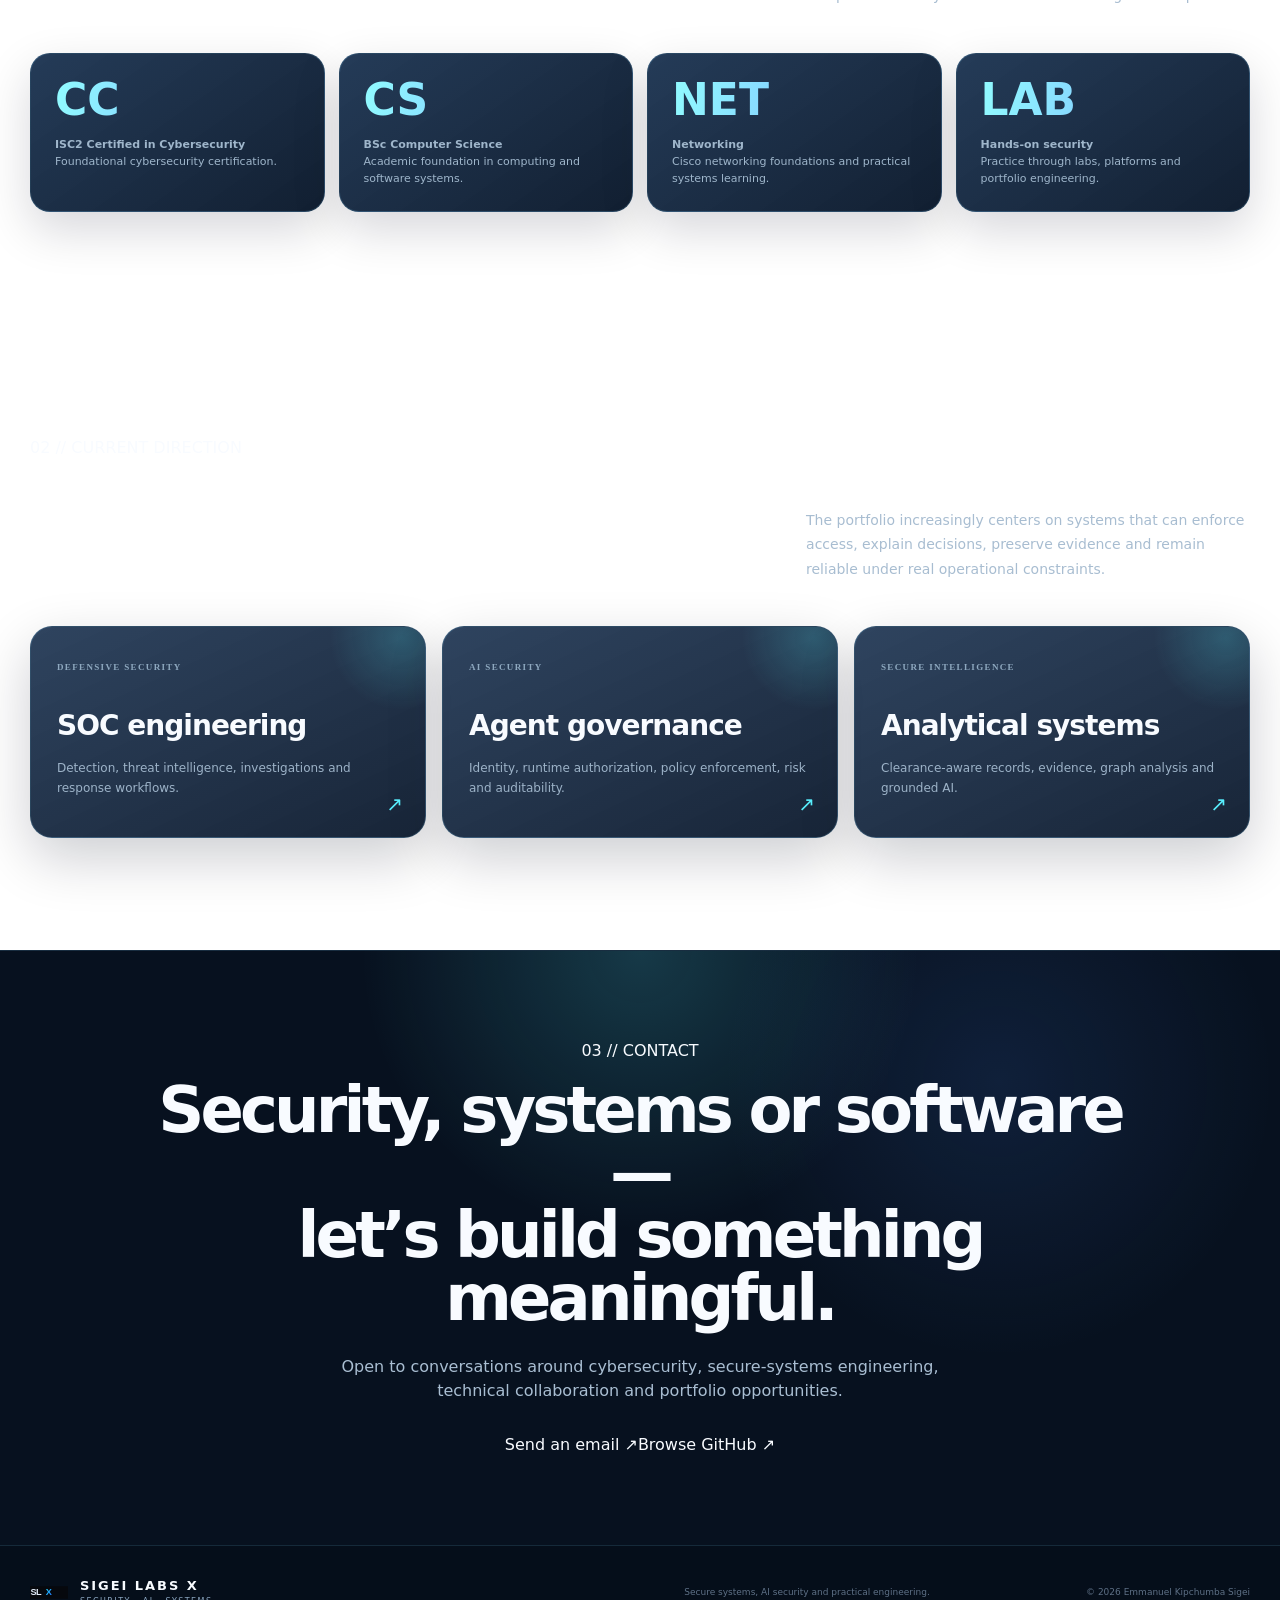
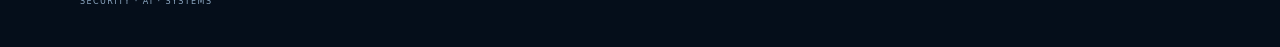
==== commit bdde7cbc: "Add credentials and professional proof to About page" ====
--- a/about.html
+++ b/about.html
@@ -5,6 +5,7 @@
   <meta name="viewport" content="width=device-width, initial-scale=1" />
   <meta name="theme-color" content="#07111f" />
   <meta name="description" content="About Emmanuel Kipchumba Sigei — cybersecurity, AI security and secure-systems builder behind Sigei Labs X." />
+  <meta property="og:type" content="profile" /><meta property="og:title" content="About — Sigei Labs X" /><meta property="og:description" content="Cybersecurity, AI security and secure-systems engineering by Emmanuel Kipchumba Sigei." />
   <title>About — Sigei Labs X</title>
   <link rel="icon" href="favicon.svg" type="image/svg+xml" />
   <link rel="stylesheet" href="styles/base.css" />
@@ -57,12 +58,22 @@
       </div>
     </section>
 
-    <section class="section shell">
-      <div class="section-head reveal"><div><span class="kicker">01 // CURRENT DIRECTION</span><h2>Where the work is focused</h2></div><p>The portfolio increasingly centers on systems that can enforce access, explain decisions, preserve evidence and remain reliable under real operational constraints.</p></div>
-      <div class="page-nav-grid reveal"><a class="page-nav-card" href="projects.html#sentrax"><small>DEFENSIVE SECURITY</small><h3>SOC engineering</h3><p>Detection, threat intelligence, investigations and response workflows.</p></a><a class="page-nav-card" href="projects.html#aegrax"><small>AI SECURITY</small><h3>Agent governance</h3><p>Identity, runtime authorization, policy enforcement, risk and auditability.</p></a><a class="page-nav-card" href="projects.html#nexorax"><small>SECURE INTELLIGENCE</small><h3>Analytical systems</h3><p>Clearance-aware records, evidence, graph analysis and grounded AI.</p></a></div>
+    <section class="section shell proof-section">
+      <div class="section-head reveal"><div><span class="kicker">01 // CREDENTIALS & LEARNING</span><h2>Security foundations</h2></div><p>Formal certification and continuous practical learning complement the systems work shown throughout the portfolio.</p></div>
+      <div class="proof-grid reveal">
+        <article><strong>CC</strong><span><b>ISC2 Certified in Cybersecurity</b><br/>Foundational cybersecurity certification.</span></article>
+        <article><strong>CS</strong><span><b>BSc Computer Science</b><br/>Academic foundation in computing and software systems.</span></article>
+        <article><strong>NET</strong><span><b>Networking</b><br/>Cisco networking foundations and practical systems learning.</span></article>
+        <article><strong>LAB</strong><span><b>Hands-on security</b><br/>Practice through labs, platforms and portfolio engineering.</span></article>
+      </div>
     </section>
 
-    <section class="contact-section compact-contact" id="contact"><div class="shell contact-inner reveal"><span class="kicker">02 // CONTACT</span><h2>Security, systems or software —<br/>let’s build something meaningful.</h2><p>Open to conversations around cybersecurity, secure-systems engineering, technical collaboration and portfolio opportunities.</p><div class="contact-actions"><a class="btn btn-primary" href="mailto:kipchumbaemmanuel061@gmail.com">Send an email <span>↗</span></a><a class="btn btn-ghost" href="https://github.com/6manusigei3" target="_blank" rel="noreferrer">Browse GitHub <span>↗</span></a></div></div></section>
+    <section class="section shell">
+      <div class="section-head reveal"><div><span class="kicker">02 // CURRENT DIRECTION</span><h2>Where the work is focused</h2></div><p>The portfolio increasingly centers on systems that can enforce access, explain decisions, preserve evidence and remain reliable under real operational constraints.</p></div>
+      <div class="page-nav-grid reveal"><a class="page-nav-card" href="case-studies/sentrax.html"><small>DEFENSIVE SECURITY</small><h3>SOC engineering</h3><p>Detection, threat intelligence, investigations and response workflows.</p></a><a class="page-nav-card" href="case-studies/aegrax.html"><small>AI SECURITY</small><h3>Agent governance</h3><p>Identity, runtime authorization, policy enforcement, risk and auditability.</p></a><a class="page-nav-card" href="case-studies/nexorax.html"><small>SECURE INTELLIGENCE</small><h3>Analytical systems</h3><p>Clearance-aware records, evidence, graph analysis and grounded AI.</p></a></div>
+    </section>
+
+    <section class="contact-section compact-contact" id="contact"><div class="shell contact-inner reveal"><span class="kicker">03 // CONTACT</span><h2>Security, systems or software —<br/>let’s build something meaningful.</h2><p>Open to conversations around cybersecurity, secure-systems engineering, technical collaboration and portfolio opportunities.</p><div class="contact-actions"><a class="btn btn-primary" href="mailto:kipchumbaemmanuel061@gmail.com">Send an email <span>↗</span></a><a class="btn btn-ghost" href="https://github.com/6manusigei3" target="_blank" rel="noreferrer">Browse GitHub <span>↗</span></a></div></div></section>
   </main>
 
   <footer><div class="shell footer-inner"><div class="brand footer-brand"><span class="brand-mark">SLX</span><span class="brand-copy"><b>SIGEI LABS X</b><small>SECURITY · AI · SYSTEMS</small></span></div><p>Secure systems, AI security and practical engineering.</p><span>© 2026 Emmanuel Kipchumba Sigei</span></div></footer>
--- a/styles/base.css
+++ b/styles/base.css
@@ -1,9 +1,11 @@
 :root{
-  --bg:#06080d;--bg2:#090d15;--panel:#0d131f;--panel2:#101827;--text:#f5f8ff;--muted:#93a4ba;
-  --line:rgba(155,190,230,.14);--cyan:#64e7ff;--cyan2:#27c3e6;--violet:#8d7cff;--green:#69f0bd;--amber:#f5c76a;
-  --max:1220px;--radius:26px;--shadow:0 30px 80px rgba(0,0,0,.38)
+  --bg:#07111f;--bg2:#0b1730;--panel:#0d1b32;--panel2:#122542;--text:#f8fbff;--muted:#a9bdd2;
+  --line:rgba(121,208,255,.20);--cyan:#59f0ff;--cyan2:#22cfff;--blue:#4f8cff;--violet:#9b7cff;--green:#61ffc0;--amber:#ffd66b;
+  --max:1220px;--radius:26px;--shadow:0 30px 90px rgba(0,10,30,.42)
 }
-*{box-sizing:border-box}html{scroll-behavior:smooth}body{margin:0;background:var(--bg);color:var(--text);font-family:Inter,ui-sans-serif,system-ui,-apple-system,BlinkMacSystemFont,"Segoe UI",sans-serif;line-height:1.5;overflow-x:hidden}a{color:inherit;text-decoration:none}button{font:inherit}.shell{width:min(var(--max),calc(100% - 42px));margin-inline:auto}.noise{position:fixed;inset:0;pointer-events:none;z-index:100;opacity:.15;background-image:url("data:image/svg+xml,%3Csvg viewBox='0 0 180 180' xmlns='http://www.w3.org/2000/svg'%3E%3Cfilter id='n'%3E%3CfeTurbulence type='fractalNoise' baseFrequency='.9' numOctaves='3' stitchTiles='stitch'/%3E%3C/filter%3E%3Crect width='100%25' height='100%25' filter='url(%23n)' opacity='.11'/%3E%3C/svg%3E")}.mouse-glow{position:fixed;left:0;top:0;width:520px;height:520px;border-radius:50%;background:radial-gradient(circle,rgba(65,210,255,.10),transparent 67%);pointer-events:none;z-index:-1;transform:translate(-50%,-50%)}
-.nav-wrap{position:fixed;z-index:60;top:0;left:0;right:0;padding:14px 0;background:linear-gradient(to bottom,rgba(6,8,13,.88),rgba(6,8,13,.58),transparent);backdrop-filter:blur(14px);-webkit-backdrop-filter:blur(14px)}.nav{display:flex;align-items:center;justify-content:space-between;border:1px solid rgba(255,255,255,.07);background:rgba(8,12,19,.72);border-radius:18px;padding:10px 12px 10px 14px;box-shadow:0 14px 50px rgba(0,0,0,.24)}.brand{display:flex;align-items:center;gap:12px}.brand-mark{display:block;width:84px;height:36px;border:0;border-radius:0;background:url('../logo-slx.svg') left center/contain no-repeat;box-shadow:none;font-size:0;letter-spacing:0;flex:0 0 auto}.brand-mark span{display:none}.brand-copy{display:grid;line-height:1.05}.brand-copy b{font-size:13px;letter-spacing:.16em}.brand-copy small{margin-top:5px;color:#73849a;font-size:8px;letter-spacing:.18em}.nav-links{display:flex;gap:30px}.nav-links a{color:#aebccd;font-size:13px;transition:.25s}.nav-links a:hover{color:white}.nav-cta{font-size:12px;border:1px solid rgba(100,231,255,.22);padding:10px 15px;border-radius:11px;background:rgba(100,231,255,.06)}.nav-cta span{color:var(--cyan);margin-left:7px}.menu-btn{display:none;background:none;border:0;color:white;font-size:24px}
-.footer-brand .brand-mark{width:76px;height:32px}
-@media(max-width:760px){.brand-mark{width:72px;height:31px}.brand-copy b{font-size:11px;letter-spacing:.13em}.brand-copy small{font-size:7px}}
+*{box-sizing:border-box}html{scroll-behavior:smooth}body{margin:0;color:var(--text);font-family:Inter,ui-sans-serif,system-ui,-apple-system,BlinkMacSystemFont,"Segoe UI",sans-serif;line-height:1.5;overflow-x:hidden;background:
+radial-gradient(circle at 12% 8%,rgba(89,240,255,.11),transparent 26%),
+radial-gradient(circle at 88% 16%,rgba(155,124,255,.12),transparent 28%),
+linear-gradient(180deg,#07111f 0%,#081426 45%,#06101d 100%);background-attachment:fixed}a{color:inherit;text-decoration:none}button{font:inherit}.shell{width:min(var(--max),calc(100% - 42px));margin-inline:auto}.noise{position:fixed;inset:0;pointer-events:none;z-index:100;opacity:.08;background-image:url("data:image/svg+xml,%3Csvg viewBox='0 0 180 180' xmlns='http://www.w3.org/2000/svg'%3E%3Cfilter id='n'%3E%3CfeTurbulence type='fractalNoise' baseFrequency='.9' numOctaves='3' stitchTiles='stitch'/%3E%3C/filter%3E%3Crect width='100%25' height='100%25' filter='url(%23n)' opacity='.11'/%3E%3C/svg%3E")}.mouse-glow{position:fixed;left:0;top:0;width:560px;height:560px;border-radius:50%;background:radial-gradient(circle,rgba(89,240,255,.14),rgba(79,140,255,.06) 40%,transparent 68%);pointer-events:none;z-index:-1;transform:translate(-50%,-50%)}
+.nav-wrap{position:fixed;z-index:60;top:0;left:0;right:0;padding:14px 0;background:linear-gradient(to bottom,rgba(7,17,31,.94),rgba(7,17,31,.72),transparent);backdrop-filter:blur(18px);-webkit-backdrop-filter:blur(18px)}.nav{display:flex;align-items:center;justify-content:space-between;border:1px solid rgba(121,208,255,.18);background:linear-gradient(135deg,rgba(11,27,50,.90),rgba(8,19,36,.84));border-radius:18px;padding:10px 12px 10px 14px;box-shadow:0 18px 60px rgba(0,8,25,.32),inset 0 1px rgba(255,255,255,.04)}.brand{display:flex;align-items:center;gap:12px}.brand-mark{display:block;width:84px;height:36px;border:0;border-radius:0;background:url('../logo-slx.svg') left center/contain no-repeat;box-shadow:none;font-size:0;letter-spacing:0;flex:0 0 auto}.brand-copy{display:grid;line-height:1.05}.brand-copy b{font-size:13px;letter-spacing:.15em}.brand-copy small{margin-top:5px;color:#8ba6c0;font-size:8px;letter-spacing:.18em}.nav-links{display:flex;gap:30px}.nav-links a{color:#c0d3e8;font-size:13px;transition:.25s}.nav-links a:hover{color:white}.nav-cta{font-size:12px;border:1px solid rgba(89,240,255,.34);padding:10px 15px;border-radius:11px;background:linear-gradient(135deg,rgba(89,240,255,.10),rgba(79,140,255,.08));box-shadow:0 0 30px rgba(89,240,255,.06)}.nav-cta span{color:var(--cyan);margin-left:7px}.menu-btn{display:none;background:none;border:0;color:white;font-size:24px}.footer-brand .brand-mark{width:76px;height:32px}
+@media(max-width:760px){.shell{width:min(var(--max),calc(100% - 26px))}.brand-mark{width:72px;height:31px}.brand-copy b{font-size:11px;letter-spacing:.12em}.brand-copy small{font-size:7px}.nav-links{position:absolute;top:72px;left:13px;right:13px;display:none;flex-direction:column;gap:0;padding:8px;border:1px solid rgba(121,208,255,.18);background:#0a1629;border-radius:15px;box-shadow:0 20px 60px rgba(0,0,0,.35)}.nav-links.open{display:flex}.nav-links a{padding:12px}.nav-cta{display:none}.menu-btn{display:block}}
--- a/styles/pages.css
+++ b/styles/pages.css
@@ -1,2 +1,13 @@
-.page-main{padding-top:92px;min-height:70vh}.page-hero{padding:95px 0 55px;position:relative}.page-hero:before{content:"";position:absolute;inset:-120px 0 auto 0;height:420px;background:radial-gradient(circle at 30% 30%,rgba(100,231,255,.09),transparent 42%),radial-gradient(circle at 70% 20%,rgba(141,124,255,.08),transparent 36%);pointer-events:none}.page-hero>*{position:relative}.page-hero .kicker{display:inline-block}.page-hero h1{font-size:clamp(52px,8vw,108px);line-height:.94;letter-spacing:-.065em;margin:15px 0 22px;max-width:1000px}.page-hero h1 em{font-style:normal;color:var(--cyan)}.page-hero p{max-width:720px;color:#92a3b8;font-size:16px;line-height:1.8}.page-nav-grid{display:grid;grid-template-columns:repeat(3,1fr);gap:15px;margin-top:28px}.page-nav-card{position:relative;display:block;border:1px solid rgba(255,255,255,.085);border-radius:22px;padding:25px;background:linear-gradient(155deg,#0d141f,#080d14);min-height:190px;transition:.3s;overflow:hidden}.page-nav-card:after{content:"↗";position:absolute;right:22px;bottom:18px;color:var(--cyan);font-size:20px}.page-nav-card:hover{transform:translateY(-5px);border-color:rgba(100,231,255,.27)}.page-nav-card small{font:700 9px ui-monospace;color:#667b91;letter-spacing:.15em}.page-nav-card h3{font-size:27px;letter-spacing:-.035em;margin:28px 0 8px}.page-nav-card p{color:#7f91a6;font-size:12px;line-height:1.65;max-width:330px}.home-featured{padding:80px 0 105px}.home-featured .flagship-card{display:block}.home-featured .flagship-card:nth-child(1),.home-featured .flagship-card:nth-child(4){grid-column:span 7}.home-featured .flagship-card:nth-child(2),.home-featured .flagship-card:nth-child(3){grid-column:span 5}.home-featured .flagship-card{min-height:350px}.home-featured .mini-arch{bottom:58px}.home-intro-grid{display:grid;grid-template-columns:1fr 1fr;gap:18px;margin-top:28px}.home-intro-panel{border:1px solid rgba(255,255,255,.08);border-radius:24px;background:linear-gradient(155deg,#0c121c,#080c13);padding:28px}.home-intro-panel h3{font-size:28px;letter-spacing:-.035em;margin:8px 0 12px}.home-intro-panel p{color:#8193a8;font-size:13px;line-height:1.75}.home-intro-panel a{display:inline-block;margin-top:12px;color:#80eaff;font-size:11px}.nav-links a.active{color:#eafcff}.nav-links a.active:after{content:"";display:block;height:1px;background:var(--cyan);margin-top:5px;opacity:.65}.page-footer-gap{margin-top:70px}.compact-contact{padding:80px 0}.compact-contact .contact-inner h2{font-size:clamp(40px,5vw,68px)}
-@media(max-width:850px){.page-nav-grid,.home-intro-grid{grid-template-columns:1fr}.page-hero{padding-top:70px}.home-featured .flagship-card:nth-child(n){grid-column:1/-1}.page-hero h1{font-size:clamp(46px,14vw,78px)}}
+.page-main{padding-top:92px;min-height:70vh}.page-hero{padding:105px 0 64px;position:relative}.page-hero:before{content:"";position:absolute;inset:-130px -12vw auto;height:470px;background:radial-gradient(circle at 24% 30%,rgba(89,240,255,.16),transparent 34%),radial-gradient(circle at 72% 18%,rgba(79,140,255,.14),transparent 32%),radial-gradient(circle at 88% 54%,rgba(155,124,255,.10),transparent 25%);pointer-events:none}.page-hero>*{position:relative}.page-hero .kicker{display:inline-block}.page-hero h1{font-size:clamp(52px,8vw,108px);line-height:.94;letter-spacing:-.065em;margin:15px 0 22px;max-width:1060px}.page-hero h1 em{font-style:normal;color:transparent;background:linear-gradient(100deg,#92f8ff,#75a8ff 56%,#b59aff);-webkit-background-clip:text;background-clip:text}.page-hero p{max-width:760px;color:#b2c6d9;font-size:16px;line-height:1.8}.page-nav-grid{display:grid;grid-template-columns:repeat(3,1fr);gap:16px;margin-top:28px}.page-nav-card{position:relative;display:block;border:1px solid rgba(121,208,255,.18);border-radius:22px;padding:26px;background:linear-gradient(155deg,rgba(18,42,73,.88),rgba(9,23,43,.94));min-height:196px;transition:.3s;overflow:hidden;box-shadow:0 20px 55px rgba(0,8,28,.20)}.page-nav-card:before{content:"";position:absolute;width:150px;height:150px;right:-52px;top:-64px;border-radius:50%;background:radial-gradient(circle,rgba(89,240,255,.20),transparent 68%)}.page-nav-card:after{content:"↗";position:absolute;right:22px;bottom:18px;color:var(--cyan);font-size:20px}.page-nav-card:hover{transform:translateY(-6px);border-color:rgba(89,240,255,.42);box-shadow:0 28px 75px rgba(0,11,38,.32),0 0 40px rgba(89,240,255,.06)}.page-nav-card small{font:700 9px ui-monospace;color:#8fa9c0;letter-spacing:.15em}.page-nav-card h3{font-size:28px;letter-spacing:-.035em;margin:28px 0 8px}.page-nav-card p{color:#9db3c8;font-size:12px;line-height:1.65;max-width:340px}.home-featured{padding:88px 0 108px}.home-featured .flagship-card{display:block}.home-featured .flagship-card:nth-child(1),.home-featured .flagship-card:nth-child(4){grid-column:span 7}.home-featured .flagship-card:nth-child(2),.home-featured .flagship-card:nth-child(3){grid-column:span 5}.home-featured .flagship-card{min-height:350px}.home-featured .mini-arch{bottom:58px}.home-intro-grid{display:grid;grid-template-columns:1fr 1fr;gap:18px;margin-top:28px}.home-intro-panel{border:1px solid rgba(121,208,255,.16);border-radius:24px;background:linear-gradient(155deg,rgba(17,38,67,.9),rgba(8,21,39,.95));padding:28px}.home-intro-panel h3{font-size:28px;letter-spacing:-.035em;margin:8px 0 12px}.home-intro-panel p{color:#a6bbcf;font-size:13px;line-height:1.75}.home-intro-panel a{display:inline-block;margin-top:12px;color:#8ff6ff;font-size:11px}.nav-links a.active{color:#f5fdff}.nav-links a.active:after{content:"";display:block;height:2px;background:linear-gradient(90deg,var(--cyan),var(--blue));margin-top:5px;border-radius:99px;box-shadow:0 0 12px rgba(89,240,255,.35)}.page-footer-gap{margin-top:70px}.compact-contact{padding:88px 0}.compact-contact .contact-inner h2{font-size:clamp(40px,5vw,68px)}
+
+/* Global portfolio polish */
+.section-head h2{color:#fff}.section-head p{color:#a8bdd1}.flagship-card{border-color:rgba(121,208,255,.16)!important;background:linear-gradient(155deg,rgba(17,40,70,.92),rgba(8,21,39,.96))!important;box-shadow:0 24px 65px rgba(0,8,30,.22),inset 0 1px rgba(255,255,255,.04)!important}.flagship-card:hover{border-color:rgba(89,240,255,.42)!important;box-shadow:0 32px 85px rgba(0,9,35,.34),0 0 45px rgba(89,240,255,.07)!important}.flagship-card .tagline{color:#b8cce0!important}.flagship-card .project-type{color:#9cb5cb!important;border-color:rgba(121,208,255,.16)!important;background:rgba(89,240,255,.03)}.mini-arch span{border-color:rgba(121,208,255,.15)!important;background:rgba(7,20,38,.55)!important;color:#bdd1e3!important}.card-foot{border-color:rgba(121,208,255,.14)!important;color:#8fa8c0!important}.card-foot b{color:#e8f9ff!important}.project-card{border-color:rgba(121,208,255,.15)!important;background:linear-gradient(155deg,rgba(15,36,64,.94),rgba(8,22,41,.97))!important;box-shadow:0 18px 52px rgba(0,7,26,.18)}.project-card:hover{border-color:rgba(89,240,255,.38)!important;box-shadow:0 26px 70px rgba(0,9,34,.28),0 0 34px rgba(89,240,255,.05)}.project-card p{color:#a6bbcf!important}.project-card .tags span{color:#98b0c6!important;border-color:rgba(121,208,255,.13)!important;background:rgba(89,240,255,.025)}.filter{border-color:rgba(121,208,255,.15)!important;background:rgba(8,23,43,.9)!important;color:#9eb4c9!important}.filter:hover,.filter.active{border-color:rgba(89,240,255,.40)!important;background:linear-gradient(135deg,rgba(89,240,255,.12),rgba(79,140,255,.10))!important;color:#f1fdff!important;box-shadow:0 0 28px rgba(89,240,255,.05)}.repo-archive{border-color:rgba(121,208,255,.15)!important;background:rgba(8,22,40,.93)!important}.repo-cloud a{border-color:rgba(121,208,255,.13)!important;color:#9fb6cb!important}.repo-cloud a:hover{color:#e8fcff!important;border-color:rgba(89,240,255,.35)!important;background:rgba(89,240,255,.05)}.timeline{border-color:rgba(121,208,255,.16)!important;background:linear-gradient(180deg,rgba(14,34,61,.94),rgba(8,21,39,.97))!important;box-shadow:0 24px 70px rgba(0,8,30,.20)}.timeline article{border-color:rgba(121,208,255,.10)!important}.timeline p{color:#9fb5c9!important}.timeline article>span{background:#0a1b31!important;border-color:rgba(89,240,255,.32)!important;color:#9ff8ff!important}.capability-section{background:linear-gradient(180deg,rgba(10,25,46,.96),rgba(7,18,34,.98))!important;border-color:rgba(121,208,255,.14)!important}.cap{border-color:rgba(121,208,255,.15)!important;background:linear-gradient(155deg,rgba(17,40,70,.94),rgba(8,22,41,.97))!important;box-shadow:0 20px 60px rgba(0,7,27,.18)}.cap>span{border-color:rgba(89,240,255,.26)!important;background:rgba(89,240,255,.08)!important;color:#9cf8ff!important}.cap p{color:#a5bbcf!important}.chips b{color:#9db4c9!important;border-color:rgba(121,208,255,.13)!important}.about-card{border-color:rgba(121,208,255,.17)!important;background:radial-gradient(circle at 10% 10%,rgba(89,240,255,.11),transparent 30%),radial-gradient(circle at 90% 20%,rgba(155,124,255,.09),transparent 26%),linear-gradient(155deg,rgba(16,38,67,.95),rgba(8,21,40,.98))!important;box-shadow:0 28px 80px rgba(0,8,30,.24)}.about-main p{color:#afc3d5!important}.about-terminal{border-color:rgba(121,208,255,.16)!important;background:#06111f!important;box-shadow:0 24px 65px rgba(0,0,0,.32)!important}.contact-section{background:radial-gradient(circle at 50% 0%,rgba(89,240,255,.18),transparent 32%),radial-gradient(circle at 78% 22%,rgba(79,140,255,.12),transparent 25%),#07111f!important;border-color:rgba(121,208,255,.15)!important}.contact-inner p{color:#a9bed2!important}footer{background:#050e1a!important;border-color:rgba(121,208,255,.14)!important}
+
+/* Credibility + metrics */
+.trust-strip{margin-top:24px;padding:18px 20px;border:1px solid rgba(121,208,255,.18);border-radius:22px;background:linear-gradient(110deg,rgba(15,37,66,.9),rgba(8,23,43,.9));display:grid;grid-template-columns:.9fr 2fr;gap:24px;align-items:center;box-shadow:0 20px 55px rgba(0,8,28,.18)}.trust-label small{display:block;font:700 9px ui-monospace;color:#7fa4c0;letter-spacing:.16em}.trust-label strong{display:block;margin-top:6px;font-size:15px;color:#ecfaff}.trust-items{display:grid;grid-template-columns:repeat(4,1fr);gap:8px}.trust-items span{padding:12px;border-left:1px solid rgba(121,208,255,.13)}.trust-items b{display:block;font-size:13px;color:#eafcff}.trust-items small{display:block;margin-top:4px;color:#829db6;font-size:9px}.proof-section{padding-top:26px}.proof-grid{display:grid;grid-template-columns:repeat(4,1fr);gap:14px}.proof-grid article{min-height:150px;padding:24px;border-radius:20px;border:1px solid rgba(121,208,255,.17);background:linear-gradient(145deg,rgba(18,43,74,.92),rgba(8,22,41,.96));box-shadow:0 18px 48px rgba(0,8,28,.16)}.proof-grid strong{display:block;font-size:44px;line-height:1;background:linear-gradient(100deg,#91fbff,#79a7ff);-webkit-background-clip:text;background-clip:text;color:transparent}.proof-grid span{display:block;margin-top:14px;color:#9fb6cb;font-size:11px;line-height:1.55}
+
+/* Flagship case studies */
+.case-study{padding-bottom:100px}.case-hero{padding:115px 0 55px;position:relative}.case-hero:before{content:"";position:absolute;width:520px;height:520px;right:-120px;top:-80px;border-radius:50%;background:radial-gradient(circle,var(--case-accent),transparent 67%);opacity:.10;filter:blur(20px);pointer-events:none}.case-hero>*{position:relative}.case-hero h1{font-size:clamp(72px,12vw,150px);line-height:.85;letter-spacing:-.07em;margin:18px 0 28px}.case-lead{max-width:880px;font-size:20px;line-height:1.7;color:#b8ccdf}.case-meta{display:flex;gap:8px;flex-wrap:wrap;margin-top:28px}.case-meta span,.case-tech span{border:1px solid rgba(121,208,255,.17);background:rgba(89,240,255,.045);border-radius:999px;padding:8px 11px;color:#a9c4da;font-size:9px;letter-spacing:.06em}.case-layout{display:grid;grid-template-columns:1fr 1fr;gap:16px}.case-panel{border:1px solid rgba(121,208,255,.17);border-radius:24px;background:linear-gradient(150deg,rgba(17,40,70,.95),rgba(8,22,41,.98));padding:30px;box-shadow:0 24px 65px rgba(0,8,30,.18)}.case-panel h2{font-size:clamp(30px,4vw,48px);letter-spacing:-.045em;line-height:1.05;margin:12px 0 18px}.case-panel>p{color:#a9bfd2;font-size:14px;line-height:1.8}.case-wide{grid-column:1/-1}.case-flow{display:flex;align-items:center;gap:8px;flex-wrap:wrap;margin-top:22px}.case-flow b{border:1px solid rgba(121,208,255,.18);border-radius:10px;padding:10px 12px;background:#0a1d35;color:#d9f7ff;font-size:10px}.case-flow i{font-style:normal;color:var(--cyan)}.case-feature-grid{display:grid;grid-template-columns:repeat(3,1fr);gap:12px;margin-top:22px}.case-feature-grid div{border:1px solid rgba(121,208,255,.12);border-radius:16px;padding:20px;background:rgba(6,19,36,.45)}.case-feature-grid h3{font-size:16px;margin:0 0 8px}.case-feature-grid p{margin:0;color:#95aec4;font-size:11px;line-height:1.65}.case-list{margin:22px 0 0;padding:0;list-style:none;display:grid;gap:10px}.case-list li{position:relative;padding-left:20px;color:#a7bfd3;font-size:13px}.case-list li:before{content:"✦";position:absolute;left:0;color:var(--cyan)}.case-tech{display:flex;gap:8px;flex-wrap:wrap;margin-top:22px}.case-repo{display:inline-block;margin-top:24px;color:#8ff7ff;font-size:12px}.case-next{display:grid;grid-template-columns:1fr 1fr;gap:14px;margin-top:16px}.case-next a{padding:22px;border:1px solid rgba(121,208,255,.16);border-radius:18px;background:rgba(8,23,43,.86);color:#8fa8c0;font-size:10px}.case-next strong{display:block;margin-top:5px;color:#eafcff;font-size:17px}.case-next a:hover{border-color:rgba(89,240,255,.38);background:rgba(13,35,62,.92)}
+
+@media(max-width:850px){.page-nav-grid,.home-intro-grid{grid-template-columns:1fr}.page-hero{padding-top:76px}.home-featured .flagship-card:nth-child(n){grid-column:1/-1}.page-hero h1{font-size:clamp(46px,14vw,78px)}.trust-strip{grid-template-columns:1fr}.trust-items{grid-template-columns:1fr 1fr}.proof-grid{grid-template-columns:1fr 1fr}.case-layout{grid-template-columns:1fr}.case-wide{grid-column:auto}.case-feature-grid{grid-template-columns:1fr 1fr}.case-next{grid-template-columns:1fr}}
+@media(max-width:560px){.trust-items,.proof-grid,.case-feature-grid{grid-template-columns:1fr}.case-hero h1{font-size:64px}.case-lead{font-size:16px}}
